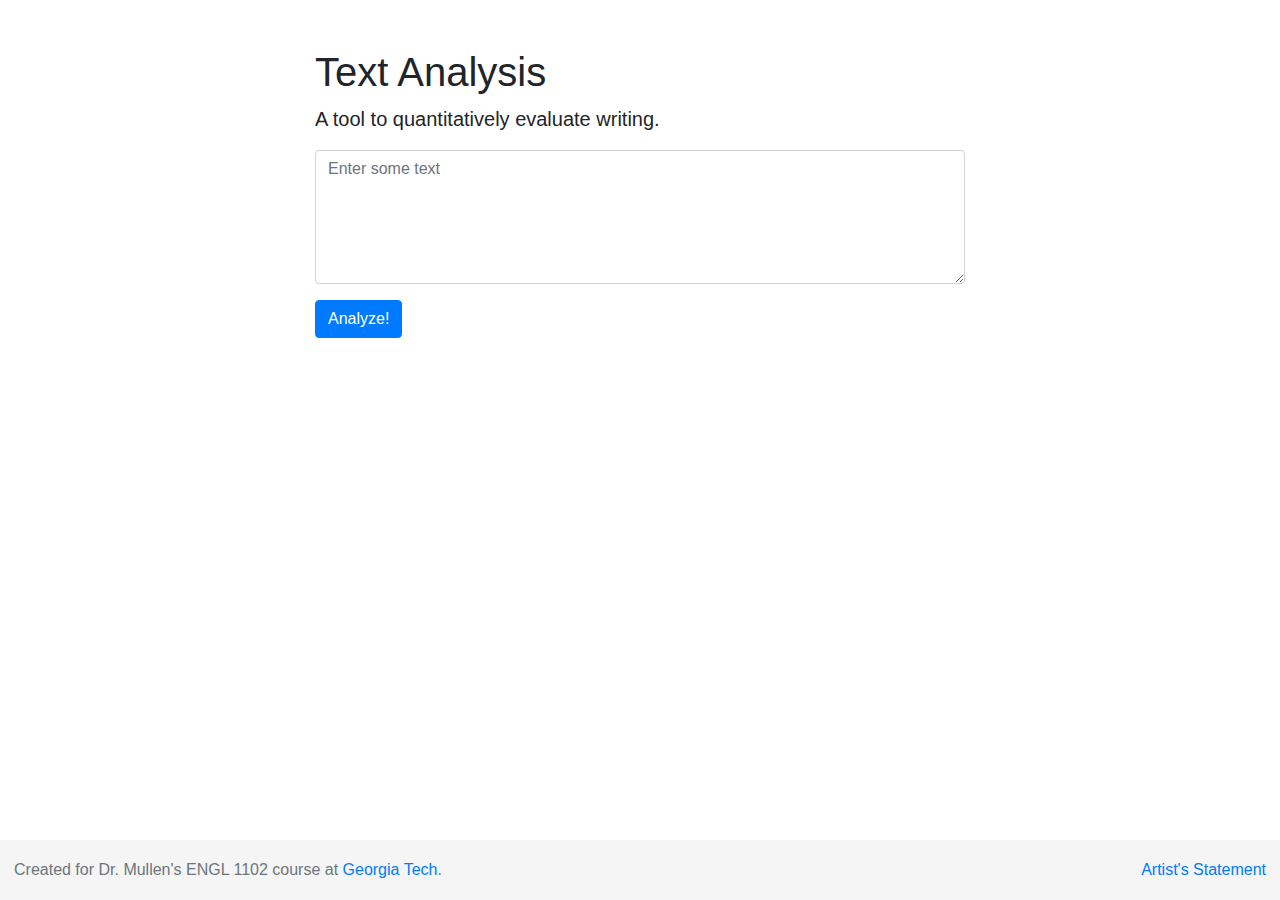
==== index.html @ 4b09ca66 "Updated artists statement" ====
<!DOCTYPE html>
<head>
    <meta charset="utf-8">
    <meta name="viewport" content="width=device-width, initial-scale=1, shrink-to-fit=no">
    <meta name="description" content="">
    <meta name="author" content="">
    
    <!-- Favicon provided by Hexagon Social Media through https://www.iconfinder.com/icons/243027/livejournal_pencil_social_social_media_write_writing_icon -->
    <!-- Under Creative Commons License (Attribution 2.5 Generic) -->
    <link rel="icon" href="./assets/favicon.ico">

    <title>
        Text Analysis
    </title>

    <link href="./css/bootstrap.min.css" rel="stylesheet">
    
    <script src="./js/jquery-3.4.1.min.js"></script>
    <script src="./js/bootstrap.bundle.min.js"></script>

    <link href="./css/index.css" rel="stylesheet">

    <script src="./js/primary.js"></script>
</head>

<body>
    <main role="main" class="container">
        <h1 class="mt-5">Text Analysis</h1>
        <p class="lead">A tool to quantitatively evaluate writing.</p>

        <form onsubmit="return validateText()">
            <!-- <textarea class="form-control" id="topicContent" rows="1" placeholder="Topic (Optional)"></textarea> -->
            <textarea class="form-control" id="textContent" rows="5" placeholder="Enter some text" required></textarea>
            <button type="submit" class="btn btn-primary mb-2">Analyze!</button>
        </form>
    </main>

    <footer class="footer">
        <span class="text-muted footer-left">Created for Dr. Mullen's ENGL 1102 course at <a href="http://gatech.edu/">Georgia Tech</a>.</span>
        <span class="text-muted footer-right"><a href="#artistStatementModal" data-toggle="modal" data-target="#artistStatementModal">Artist's Statement</a></span>
    </footer>

    <div class="modal fade" id="artistStatementModal" tabindex="-1" role="dialog" aria-labelledby="artistStatementModal" aria-hidden="true">
        <div class="modal-dialog modal-lg" role="document">
            <div class="modal-content">
                    <div class="modal-header">
                    <h5 class="modal-title" id="exampleModalLongTitle">Artist's Statement</h5>
                    <button type="button" class="close" data-dismiss="modal" aria-label="Close">
                        <span aria-hidden="true">&times;</span>
                    </button>
                    </div>
                    <div class="modal-body">
                        <p>This website was designed for the purpose of analyzing written text <span style="background-color: #ed6f68">and</span> providing feedback using both a figuratively <span style="background-color: #ed6f68">and</span> literally healthy scale. It was created as an improved alternative to “<a href="http://writersdiet.com/test.php" target="_blank">The Writer’s Diet Test</a>,” a test that rates the success of writing by employing language that stems from common misconceptions <span style="background-color: #ed6f68">and</span> accusatory thought. “The Writer’s Diet Test” presents its findings by ranking components on a scale progressing from lean, to fit <span style="background-color: #ed6f68">and</span> trim, to needs toning, to flabby, <span style="background-color: #ed6f68">and</span> <span style="background-color: #e89623">lastly</span> to heart attack. A more accurate scale would begin with malnutrition as a starting point <span style="background-color: #39a8db">rather</span> than lean. <span style="background-color: #39a8db">However</span>, we sought to avoid this scale entirely, as it equates heart attack to obesity <span style="background-color: #39a8db">while</span> implying that one has complete control over these circumstances. Our website, <span style="background-color: #39a8db">on the other hand</span>, aims to address writing with a more accurate <span style="background-color: #ed6f68">and</span> knowledgeable scale. This tool uses rhetoric that promotes buying locally grown foods, <span style="background-color: #ed6f68">and</span> the healthiest rating is a diet that includes foods that are local <span style="background-color: #ed6f68">and</span> fresh. This website is an automated tool that provides feedback based on the use of directional indicators.
                        
                        </p>
                        <p>
                            Directional indicators are words that direct the flow of thought in writing. There are four kinds including <span style="background-color: #ed6f68">additive</span>, <span style="background-color: #e89623">sequential</span>, <span style="background-color: #2de07e">causal</span>, <span style="background-color: #ed6f68">and</span> <span style="background-color: #39a8db">oppositional</span> terms. 
                            
                            A great paper includes a healthy balance of each kind <span style="background-color: #2de07e">because</span> the absence <span style="background-color: #ed6f68">and</span> the excessive number of any type can hinder composition. 
                            In academic writing, exercising the use of causal <span style="background-color: #ed6f68">and</span> oppositional terms often improves a sentence <span style="background-color: #ed6f68">or</span> paragraph. Casual terms include words such as <span style="background-color: #2de07e">therefore</span>, <span style="background-color: #2de07e">consequently</span>, <span style="background-color: #ed6f68">and</span> <span style="background-color: #2de07e">as a result</span>. Oppositional terms are words that show contrast. Some examples include <span style="background-color: #39a8db">however</span>, <span style="background-color: #39a8db">yet</span>, <span style="background-color: #ed6f68">and</span> <span style="background-color: #39a8db">despite</span>. Our test ascertains the number of causal <span style="background-color: #ed6f68">and</span> oppositional terms <span style="background-color: #ed6f68">and</span> compares them with the use of additive <span style="background-color: #ed6f68">and</span> sequential terms. Additive terms are often overused in writing. They lead to repetition <span style="background-color: #ed6f68">and</span> rambling. Some examples include <span style="background-color: #ed6f68">and</span>, <span style="background-color: #ed6f68">in addition</span>, <span style="background-color: #ed6f68">also</span>, <span style="background-color: #ed6f68">and</span> <span style="background-color: #ed6f68">along with</span>. Sequential terms indicate order with words like <span style="background-color: #e89623">first</span>, <span style="background-color: #e89623">next</span>, <span style="background-color: #ed6f68">and</span> <span style="background-color: #e89623">last</span>. An excessive number can make a paper sound like an outline. As our test examines each directional indicator, it compares the abundance of each type. It <span style="background-color: #e89623">then</span> provides feedback concerning the healthiest proportion.
                            
                            <p>We hope that our test will assist you in creating a healthily structured paper.</p>
                        </p>
                    </div>
                    <div class="modal-footer">
                    <button type="button" class="btn btn-secondary" data-dismiss="modal">Close</button>
                    </div>
            </div>
        </div>
    </div>
</body>
---- css/index.css ----
html {
    position: relative;
    min-height: 100%;
}

body {
    margin-bottom: 60px;
}

span {
    border-radius: 5px;
    padding-left: 4px;
    padding-right: 4px;
}

.footer {
    position: absolute;
    bottom: 0;
    width: 100%;
    height: 60px;
    line-height: 60px;
    background-color: #f5f5f5;
    padding-left: 10px;
    padding-right: 10px;
}

.form-control {
    margin-bottom: 16px;
}

.container {
    width: auto;
    max-width: 680px;
    padding: 0 15px;
}

.footer .footer-right {
    float: right;
}

.footer .footer-left {
    float: left;
}
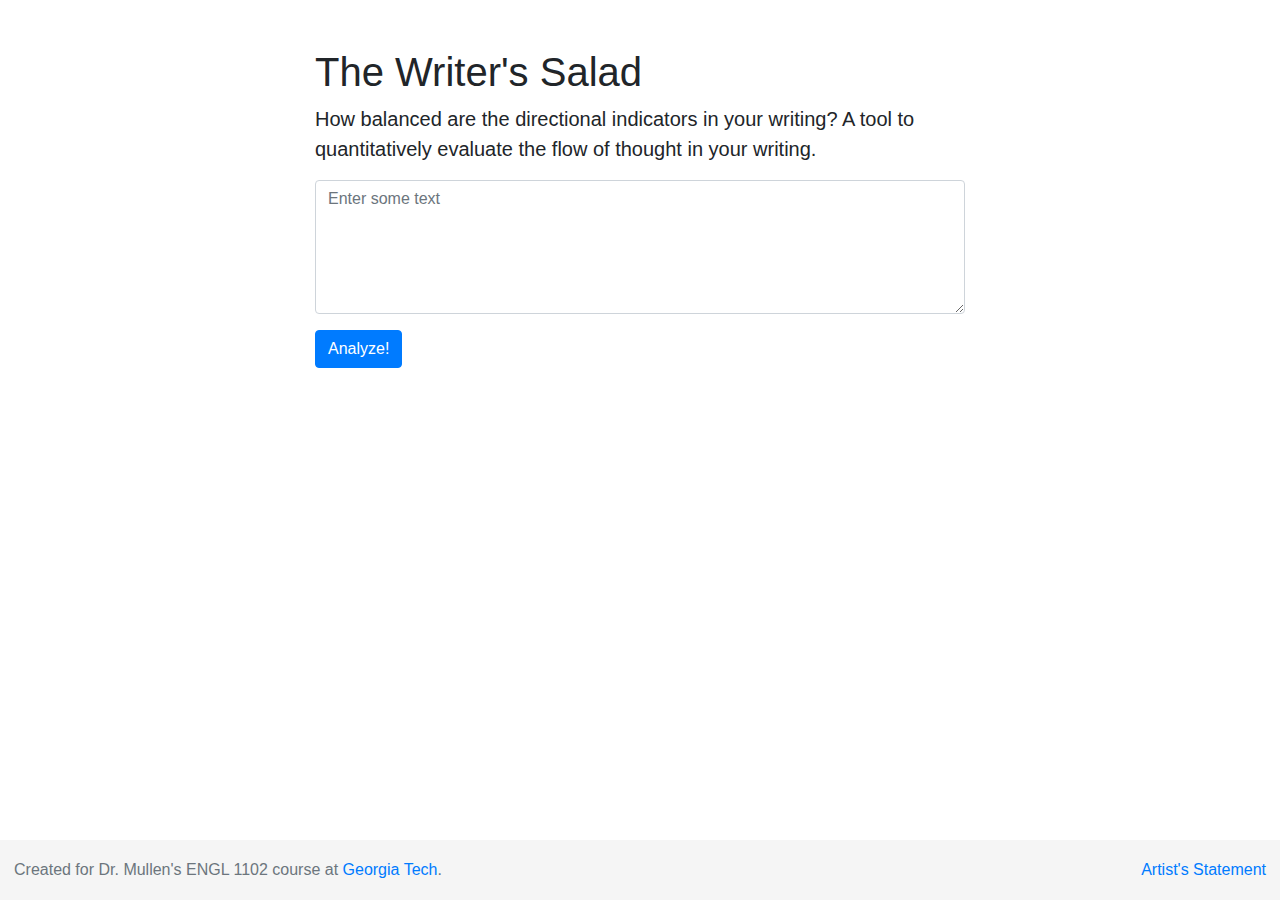
==== commit 186342bd: "Better arrays and title" ====
--- a/index.html
+++ b/index.html
@@ -25,8 +25,8 @@
 
 <body>
     <main role="main" class="container">
-        <h1 class="mt-5">Text Analysis</h1>
-        <p class="lead">A tool to quantitatively evaluate writing.</p>
+        <h1 class="mt-5">The Writer's Salad</h1>
+        <p class="lead">How balanced are the directional indicators in your writing? A tool to quantitatively evaluate the flow of thought in your writing.</p>
 
         <form onsubmit="return validateText()">
             <!-- <textarea class="form-control" id="topicContent" rows="1" placeholder="Topic (Optional)"></textarea> -->
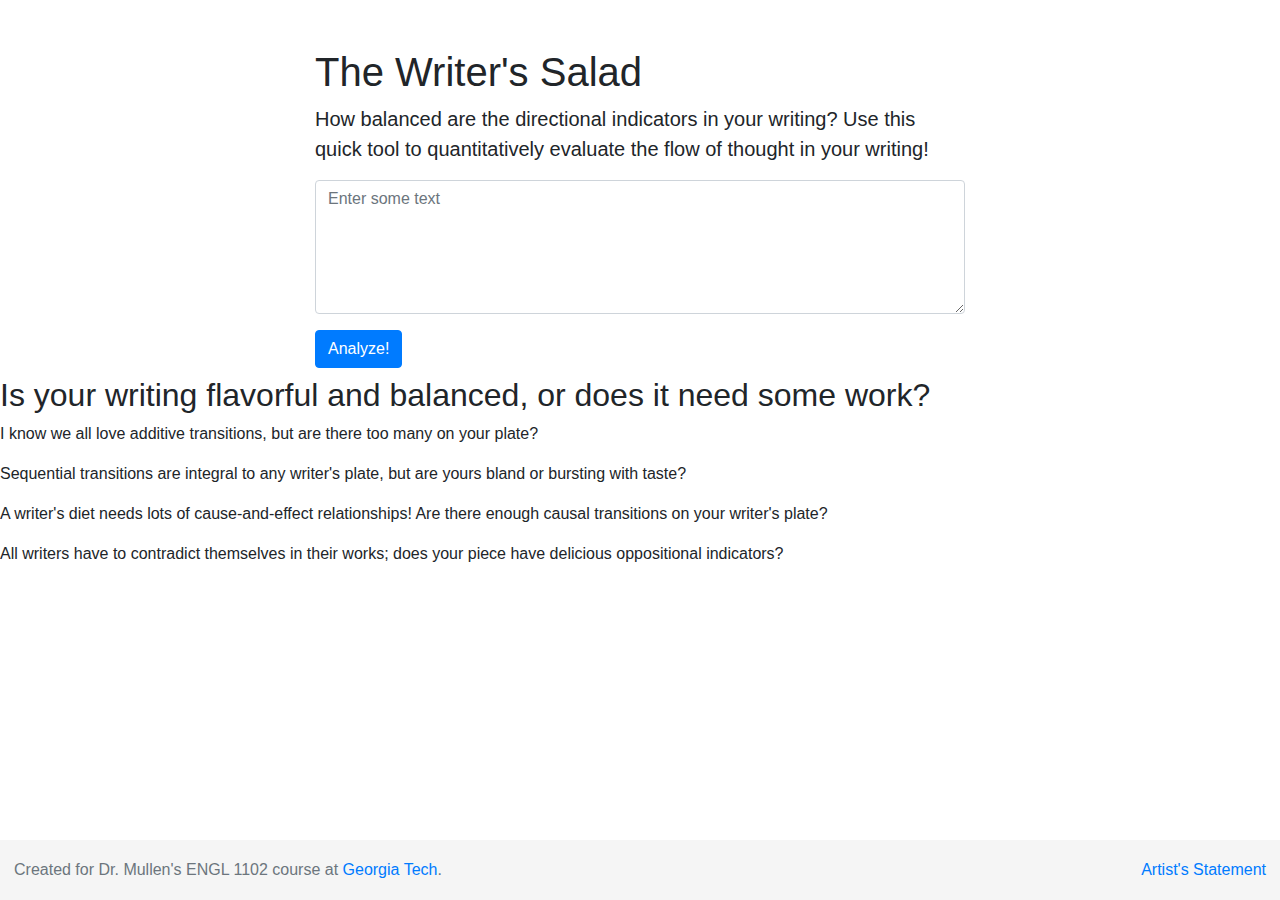
==== commit 78a6f16f: "stuff for bottom of page" ====
--- a/index.html
+++ b/index.html
@@ -26,7 +26,7 @@
 <body>
     <main role="main" class="container">
         <h1 class="mt-5">The Writer's Salad</h1>
-        <p class="lead">How balanced are the directional indicators in your writing? A tool to quantitatively evaluate the flow of thought in your writing.</p>
+        <p class="lead">How balanced are the directional indicators in your writing? Use this quick tool to quantitatively evaluate the flow of thought in your writing!</p>
 
         <form onsubmit="return validateText()">
             <!-- <textarea class="form-control" id="topicContent" rows="1" placeholder="Topic (Optional)"></textarea> -->
@@ -34,6 +34,22 @@
             <button type="submit" class="btn btn-primary mb-2">Analyze!</button>
         </form>
     </main>
+
+    <div>
+        <h2>Is your writing flavorful and balanced, or does it need some work?</h2>
+        <div>
+            <p>I know we all love additive transitions, but are there too many on your plate?</p>
+        </div>
+        <div>
+            <p>Sequential transitions are integral to any writer's plate, but are yours bland or bursting with taste?</p>
+        </div>
+        <div>
+            <p>A writer's diet needs lots of cause-and-effect relationships! Are there enough causal transitions on your writer's plate?</p>
+        </div>
+        <div>
+            <p>All writers have to contradict themselves in their works; does your piece have delicious oppositional indicators?</p>
+        </div>
+    </div>
 
     <footer class="footer">
         <span class="text-muted footer-left">Created for Dr. Mullen's ENGL 1102 course at <a href="http://gatech.edu/">Georgia Tech</a>.</span>
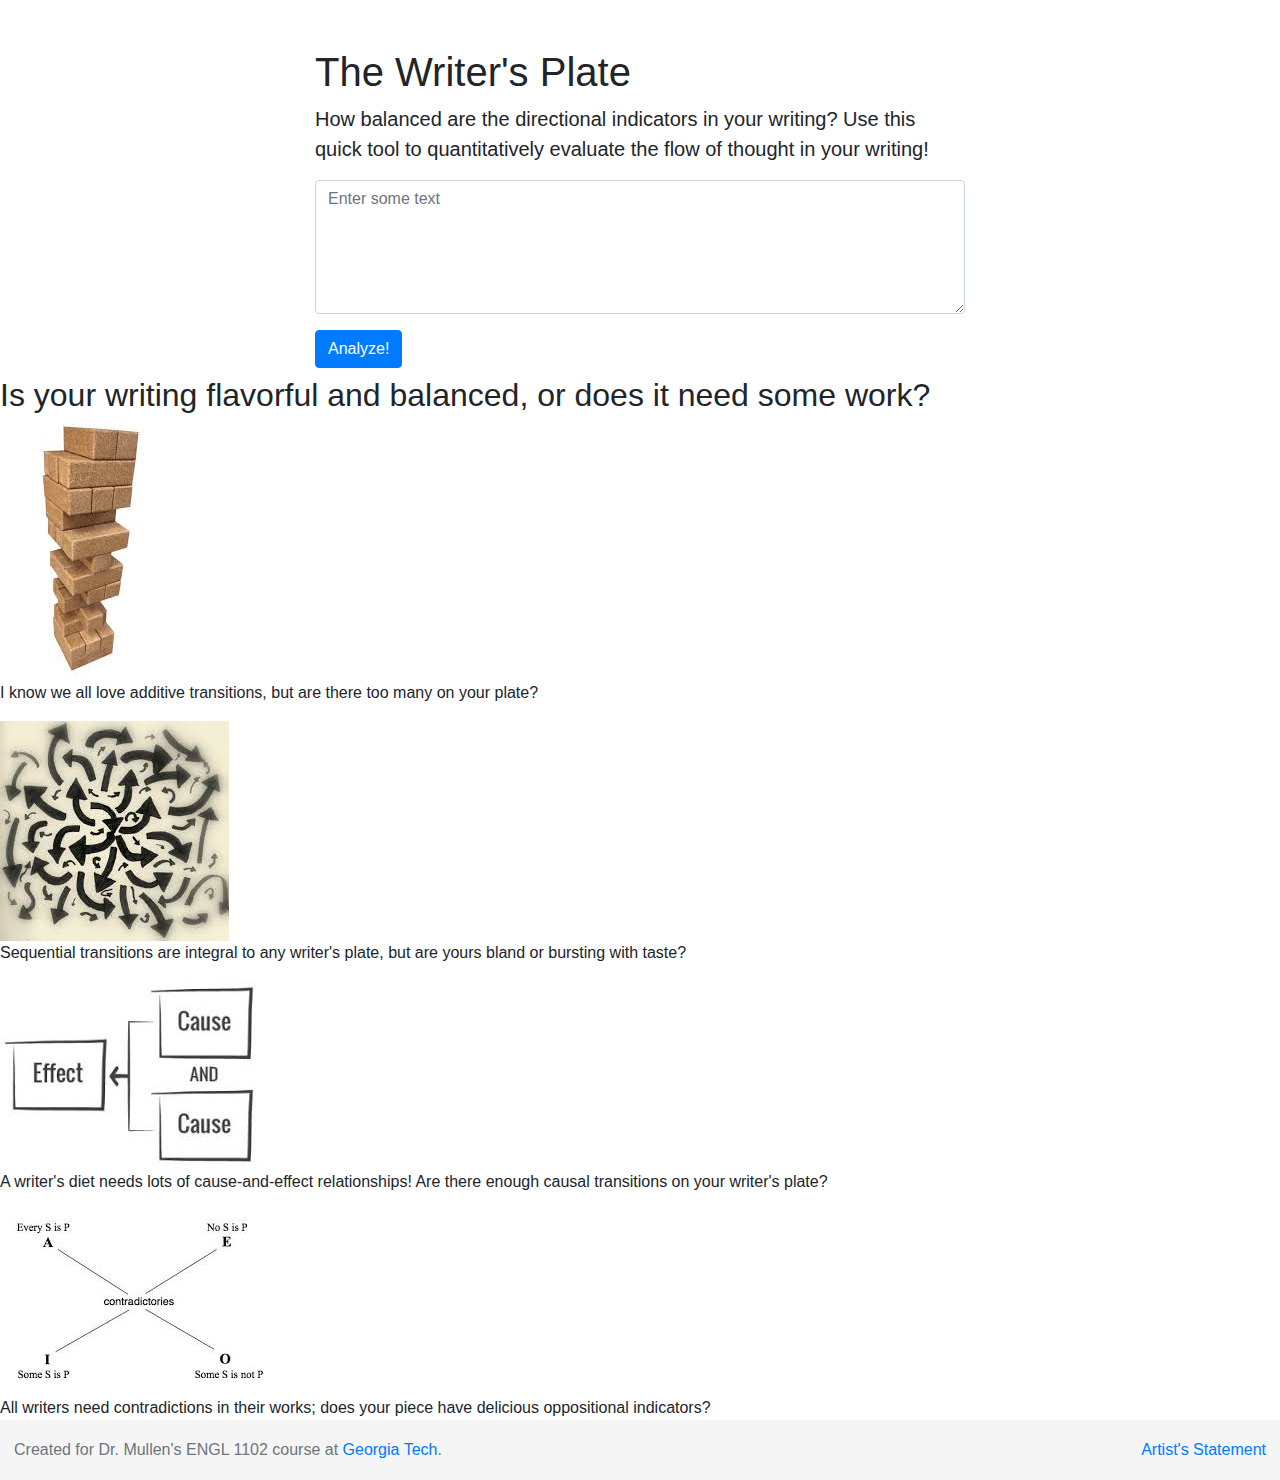
==== commit 8f8ce7c8: "pics added" ====
--- a/index.html
+++ b/index.html
@@ -25,7 +25,7 @@
 
 <body>
     <main role="main" class="container">
-        <h1 class="mt-5">The Writer's Salad</h1>
+        <h1 class="mt-5">The Writer's Plate</h1>
         <p class="lead">How balanced are the directional indicators in your writing? Use this quick tool to quantitatively evaluate the flow of thought in your writing!</p>
 
         <form onsubmit="return validateText()">
@@ -35,19 +35,23 @@
         </form>
     </main>
 
-    <div>
-        <h2>Is your writing flavorful and balanced, or does it need some work?</h2>
-        <div>
+    <div class="bottom-half">
+        <h2 class="bottom-heading">Is your writing flavorful and balanced, or does it need some work?</h2>
+        <div class="additive-transitions">
+            <img src="[data-uri]" alt="jenga blocks">
             <p>I know we all love additive transitions, but are there too many on your plate?</p>
         </div>
-        <div>
+        <div class="sequential-transitions">
+            <img src="[data-uri]" alt="arrow map">
             <p>Sequential transitions are integral to any writer's plate, but are yours bland or bursting with taste?</p>
         </div>
-        <div>
+        <div class="causal-transitions">
+            <img src="[data-uri]" alt="cause and effect map">
             <p>A writer's diet needs lots of cause-and-effect relationships! Are there enough causal transitions on your writer's plate?</p>
         </div>
-        <div>
-            <p>All writers have to contradict themselves in their works; does your piece have delicious oppositional indicators?</p>
+        <div class="oppositional-transitions">
+            <img src="[data-uri]" alt="diagram for contradiction">
+            <p>All writers need contradictions in their works; does your piece have delicious oppositional indicators?</p>
         </div>
     </div>
 
--- a/css/index.css
+++ b/css/index.css
@@ -40,4 +40,26 @@
 
 .footer .footer-left {
     float: left;
+}
+
+.featurette-divider {
+    margin: 5rem 0;
+}
+
+.featurette-heading {
+    font-weight: 300;
+    line-height: 1;
+    letter-spacing: -.05rem;
+}
+
+@media (min-width: 40em) {
+    .featurette-heading {
+        font-size: 50px;
+    }
+}
+
+@media (min-width: 62em) {
+    .featurette-heading {
+        margin-top: 7rem;
+    }
 }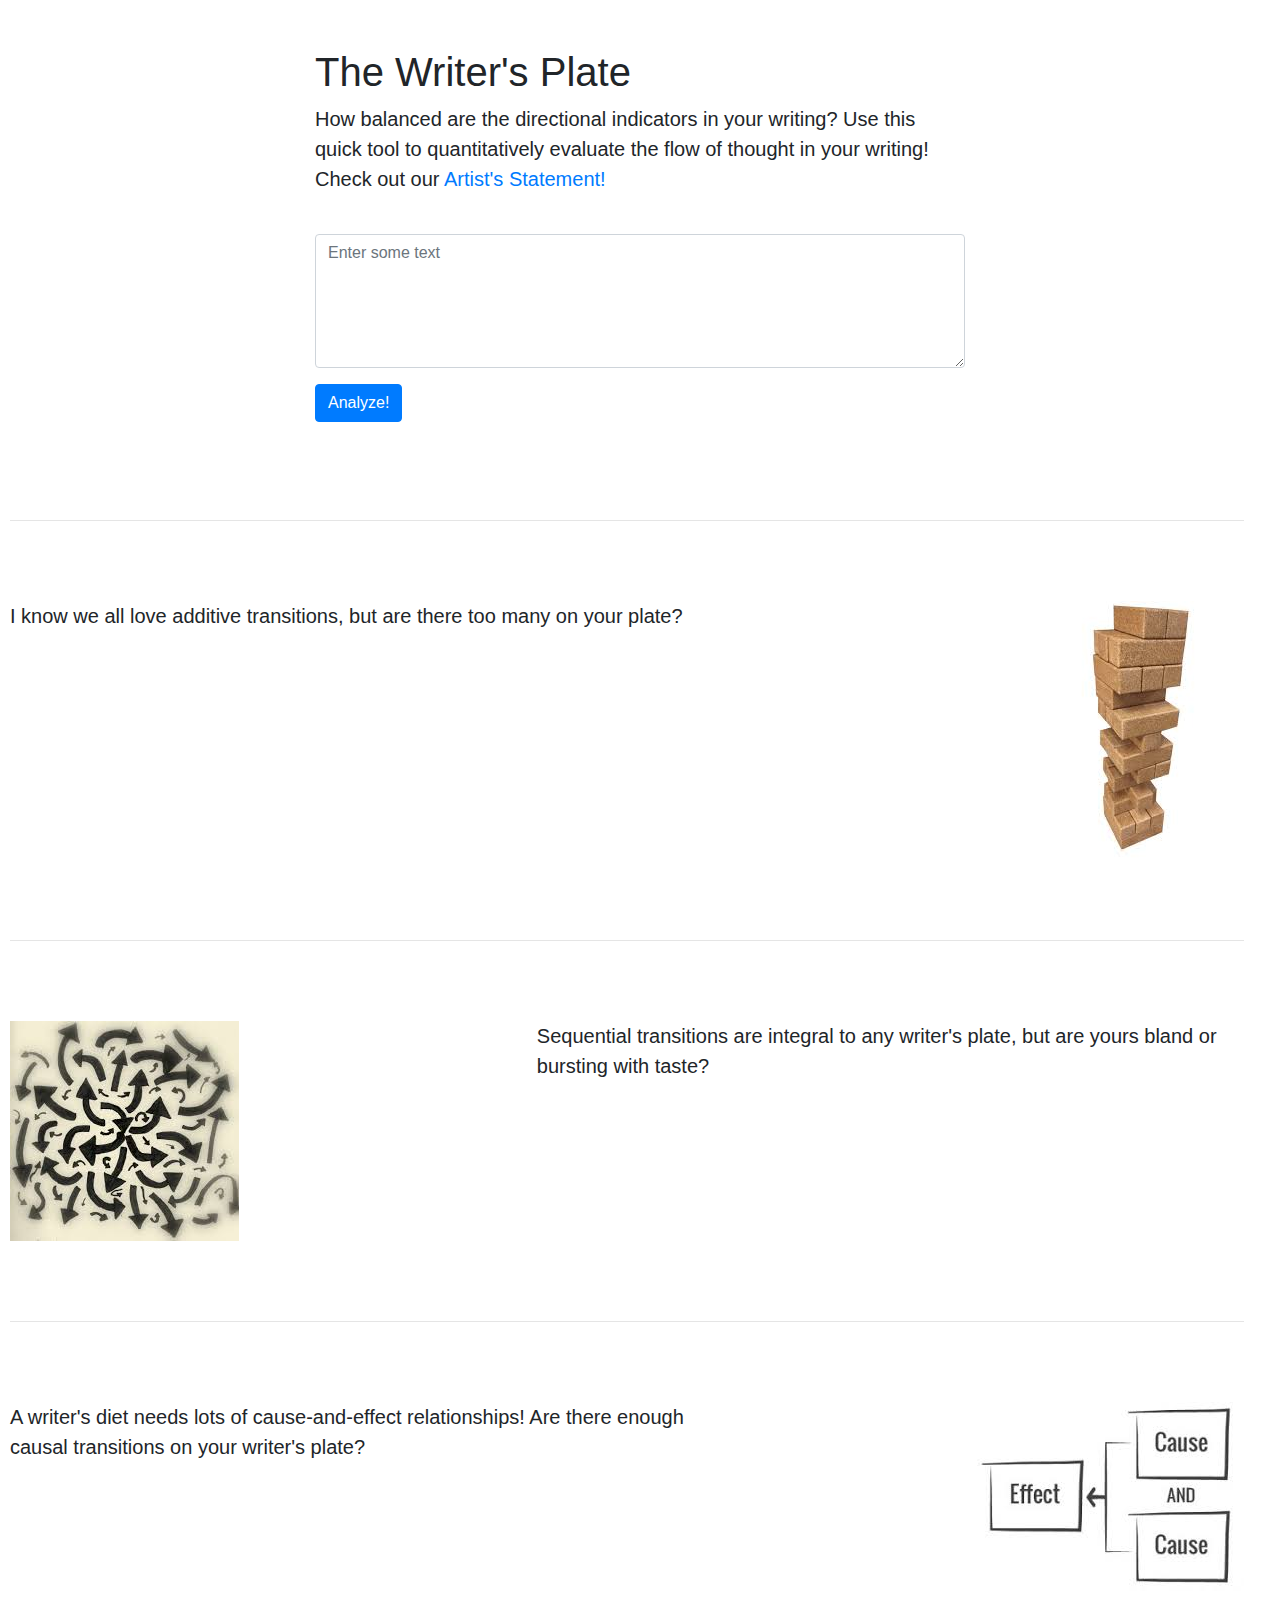
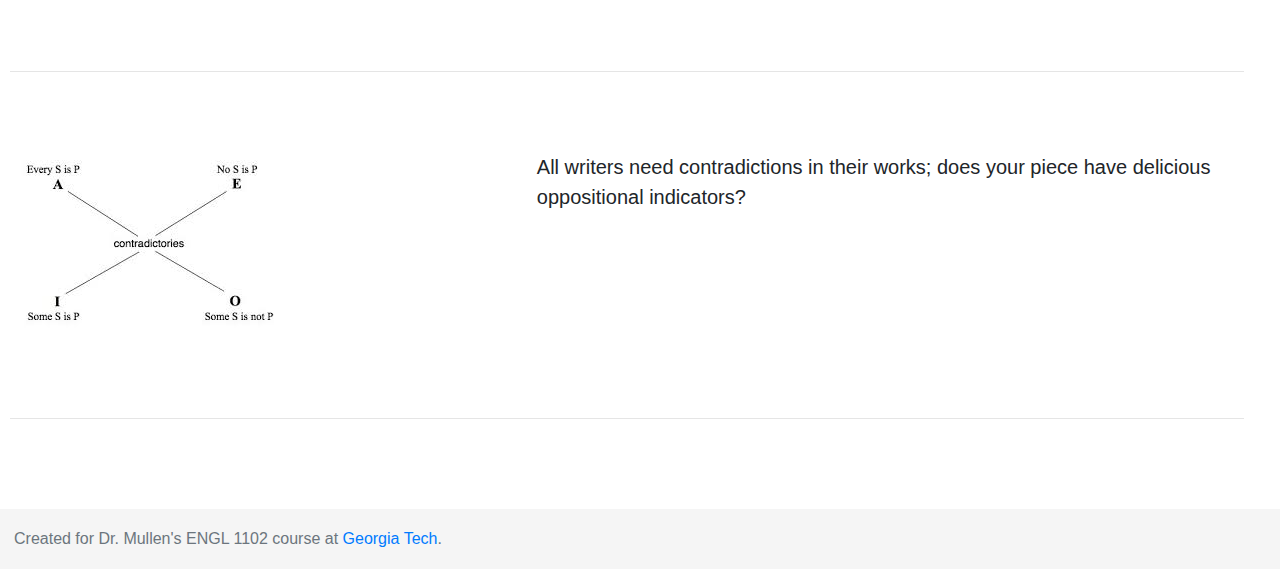
==== commit 6a94170c: "Fixing the home page" ====
--- a/index.html
+++ b/index.html
@@ -26,8 +26,9 @@
 <body>
     <main role="main" class="container">
         <h1 class="mt-5">The Writer's Plate</h1>
-        <p class="lead">How balanced are the directional indicators in your writing? Use this quick tool to quantitatively evaluate the flow of thought in your writing!</p>
+        <p class="lead">How balanced are the directional indicators in your writing? Use this quick tool to quantitatively evaluate the flow of thought in your writing! Check out our <a href="#artistStatementModal" data-toggle="modal" data-target="#artistStatementModal">Artist's Statement!</a></p>
 
+        <span class="text-muted"></span>
         <form onsubmit="return validateText()">
             <!-- <textarea class="form-control" id="topicContent" rows="1" placeholder="Topic (Optional)"></textarea> -->
             <textarea class="form-control" id="textContent" rows="5" placeholder="Enter some text" required></textarea>
@@ -35,29 +36,55 @@
         </form>
     </main>
 
-    <div class="bottom-half">
-        <h2 class="bottom-heading">Is your writing flavorful and balanced, or does it need some work?</h2>
-        <div class="additive-transitions">
-            <img src="[data-uri]" alt="jenga blocks">
-            <p>I know we all love additive transitions, but are there too many on your plate?</p>
+    <div style="width: 98%; padding: 10px;">
+        <hr class="featurette-divider">
+
+        <div class="row featurette">
+        <div class="col-md-7">
+                <p class="lead">I know we all love additive transitions, but are there too many on your plate?</p>      </div>
+        <div class="col-md-5">
+            <img class="image-right featurette-image img-fluid mx-auto" src="[data-uri]" alt="Generic placeholder image">
         </div>
-        <div class="sequential-transitions">
-            <img src="[data-uri]" alt="arrow map">
-            <p>Sequential transitions are integral to any writer's plate, but are yours bland or bursting with taste?</p>
         </div>
-        <div class="causal-transitions">
-            <img src="[data-uri]" alt="cause and effect map">
-            <p>A writer's diet needs lots of cause-and-effect relationships! Are there enough causal transitions on your writer's plate?</p>
+
+        <hr class="featurette-divider">
+
+        <div class="row featurette">
+        <div class="col-md-7 order-md-2">
+                <p class="lead">Sequential transitions are integral to any writer's plate, but are yours bland or bursting with taste?</p>
         </div>
-        <div class="oppositional-transitions">
-            <img src="[data-uri]" alt="diagram for contradiction">
-            <p>All writers need contradictions in their works; does your piece have delicious oppositional indicators?</p>
+        <div class="col-md-5 order-md-1">
+            <img class="featurette-image img-fluid mx-auto" src="[data-uri]" alt="Generic placeholder image">
         </div>
+        </div>
+
+        <hr class="featurette-divider">
+
+        <div class="row featurette">
+        <div class="col-md-7">
+                <p class="lead">A writer's diet needs lots of cause-and-effect relationships! Are there enough causal transitions on your writer's plate?</p>
+        </div>
+        <div class="col-md-5">
+            <img class="image-right featurette-image img-fluid mx-auto" src="[data-uri]" alt="Generic placeholder image">
+        </div>
+        </div>
+
+        <hr class="featurette-divider">
+
+        <div class="row featurette">
+        <div class="col-md-7 order-md-2">
+                <p class="lead">All writers need contradictions in their works; does your piece have delicious oppositional indicators?</p>
+        </div>
+        <div class="col-md-5 order-md-1">
+            <img class="featurette-image img-fluid mx-auto" src="[data-uri]" alt="Generic placeholder image">
+        </div>
+        </div>
+        
+        <hr class="featurette-divider">
     </div>
 
     <footer class="footer">
         <span class="text-muted footer-left">Created for Dr. Mullen's ENGL 1102 course at <a href="http://gatech.edu/">Georgia Tech</a>.</span>
-        <span class="text-muted footer-right"><a href="#artistStatementModal" data-toggle="modal" data-target="#artistStatementModal">Artist's Statement</a></span>
     </footer>
 
     <div class="modal fade" id="artistStatementModal" tabindex="-1" role="dialog" aria-labelledby="artistStatementModal" aria-hidden="true">
--- a/css/index.css
+++ b/css/index.css
@@ -22,6 +22,10 @@
     background-color: #f5f5f5;
     padding-left: 10px;
     padding-right: 10px;
+
+        
+    flex: 1;
+    overflow: auto;
 }
 
 .form-control {
@@ -62,4 +66,8 @@
     .featurette-heading {
         margin-top: 7rem;
     }
+}
+
+.image-right {
+    float: right;
 }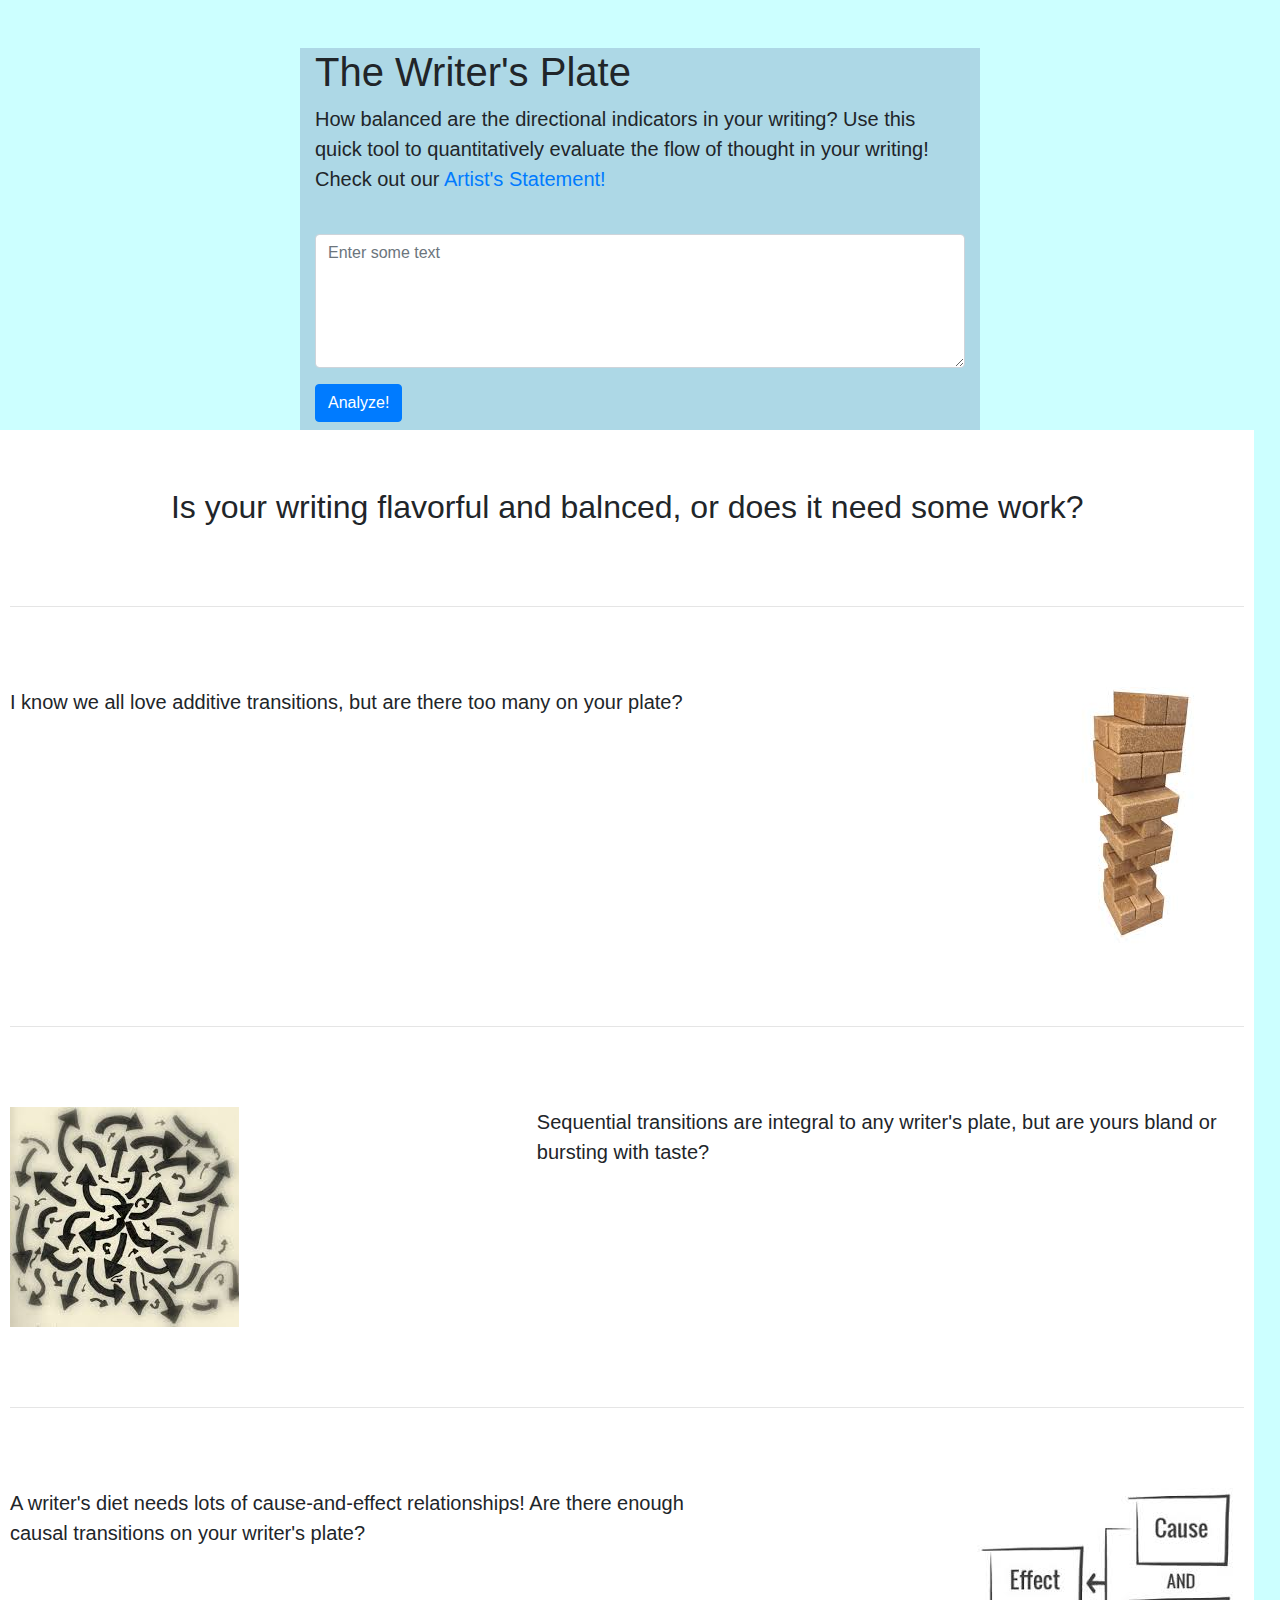
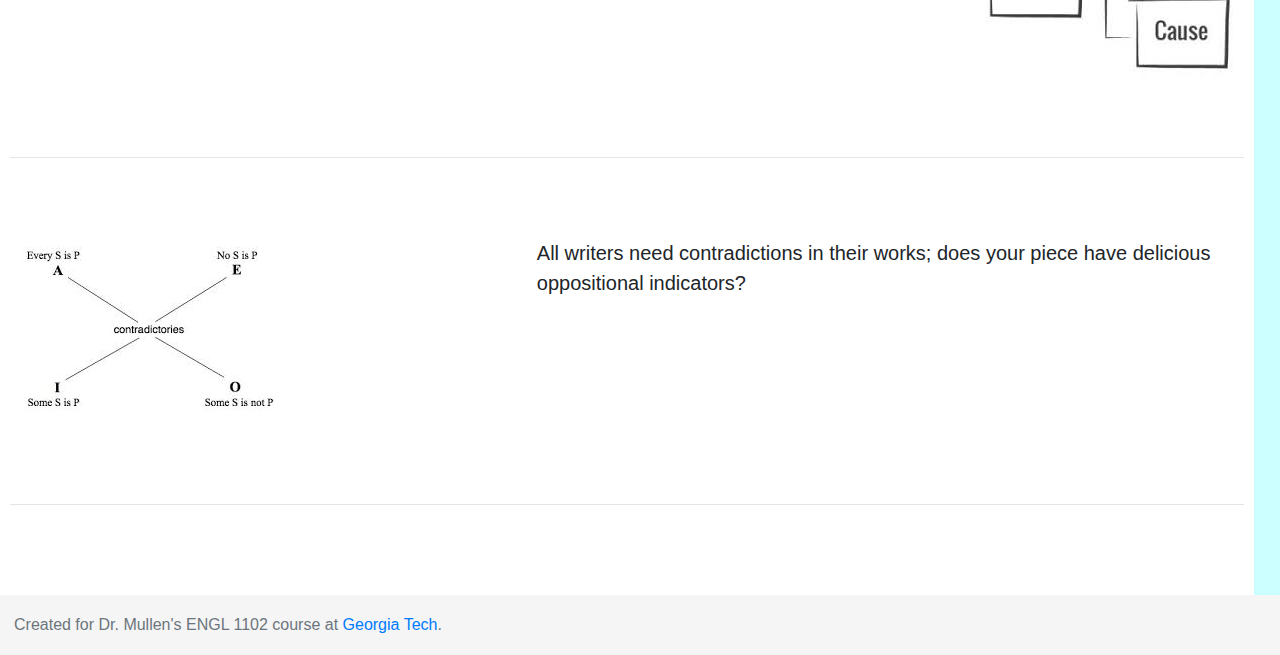
==== commit 303d93f4: "final changes" ====
--- a/index.html
+++ b/index.html
@@ -36,7 +36,10 @@
         </form>
     </main>
 
-    <div style="width: 98%; padding: 10px;">
+    <div style="width: 98%; padding: 10px;" id="bottom-half">
+        <br>
+        </br>
+        <h2 align="center">Is your writing flavorful and balnced, or does it need some work?</h2>
         <hr class="featurette-divider">
 
         <div class="row featurette">
--- a/css/index.css
+++ b/css/index.css
@@ -5,6 +5,7 @@
 
 body {
     margin-bottom: 60px;
+    background-color: #ccffff;
 }
 
 span {
@@ -36,6 +37,7 @@
     width: auto;
     max-width: 680px;
     padding: 0 15px;
+    background-color: #add8e6;
 }
 
 .footer .footer-right {
@@ -68,6 +70,9 @@
     }
 }
 
+#bottom-half {
+    background-color: white;
+}
 .image-right {
     float: right;
-}+}
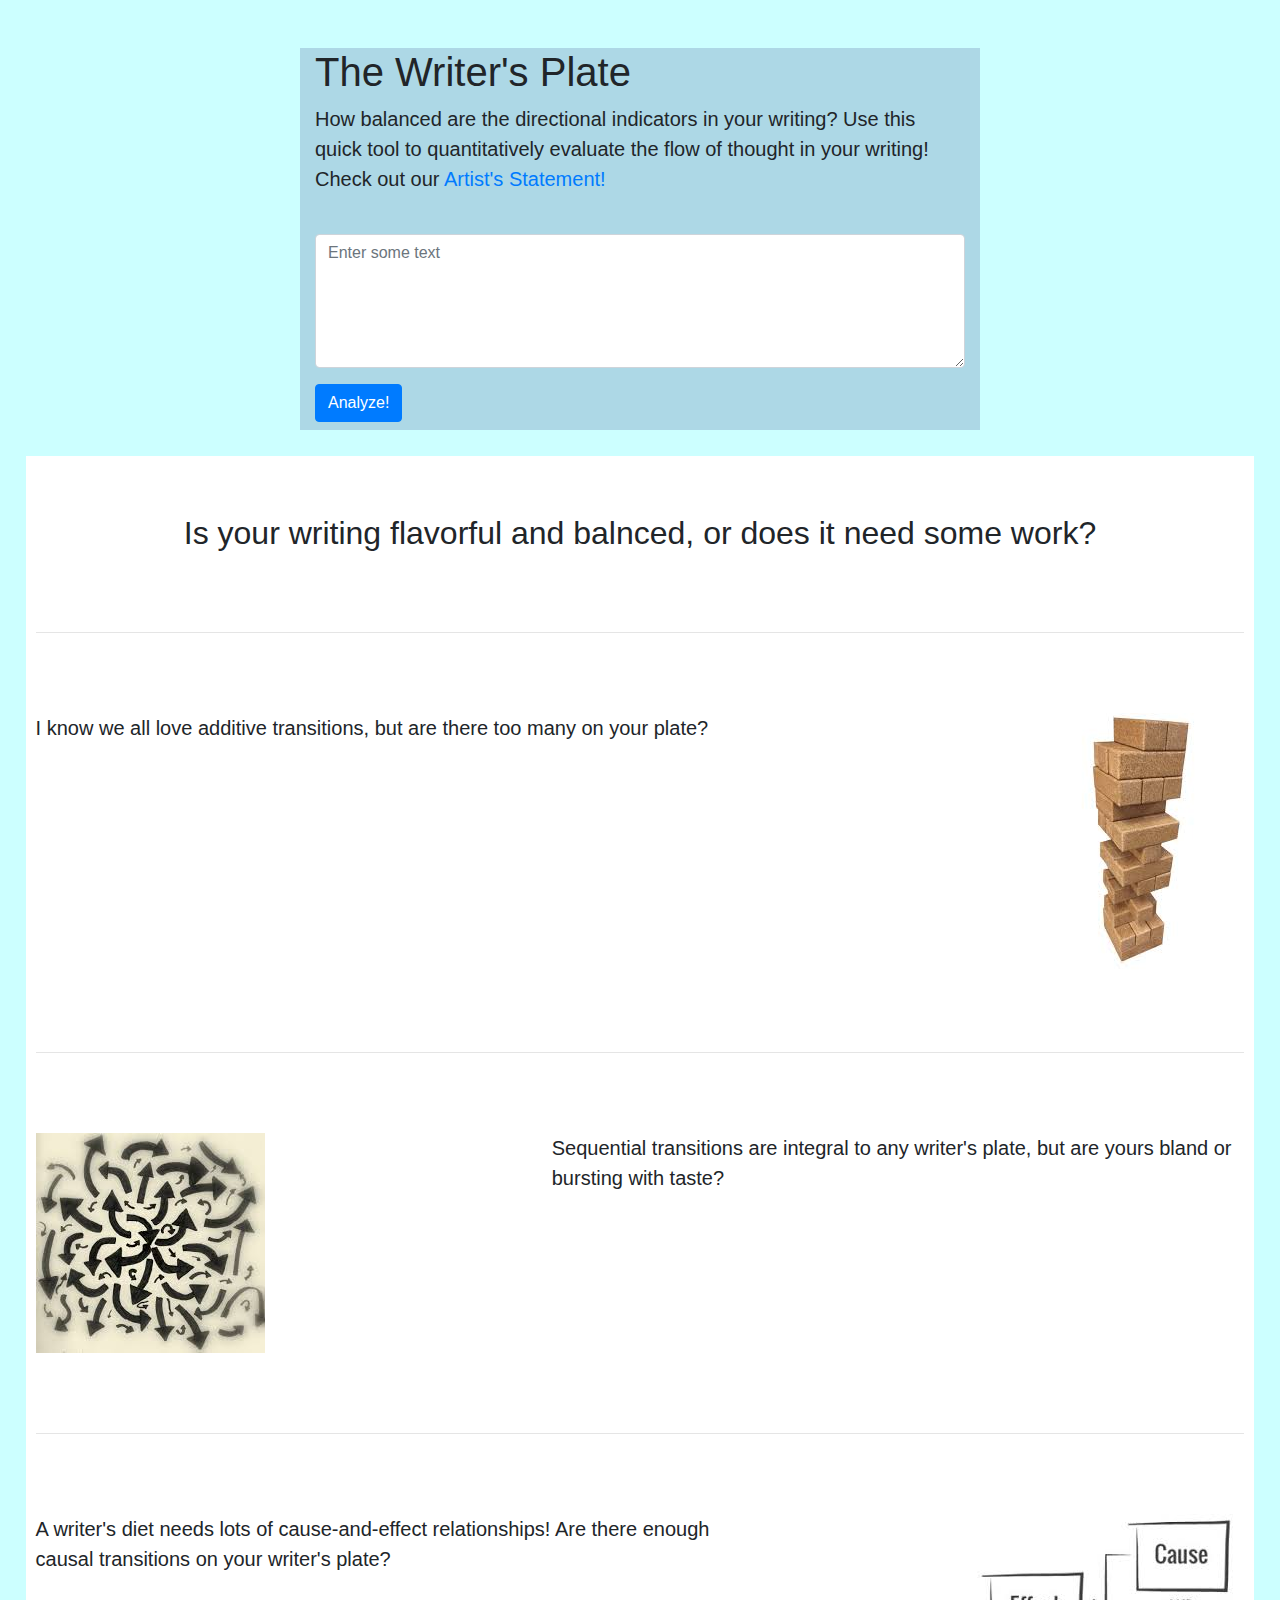
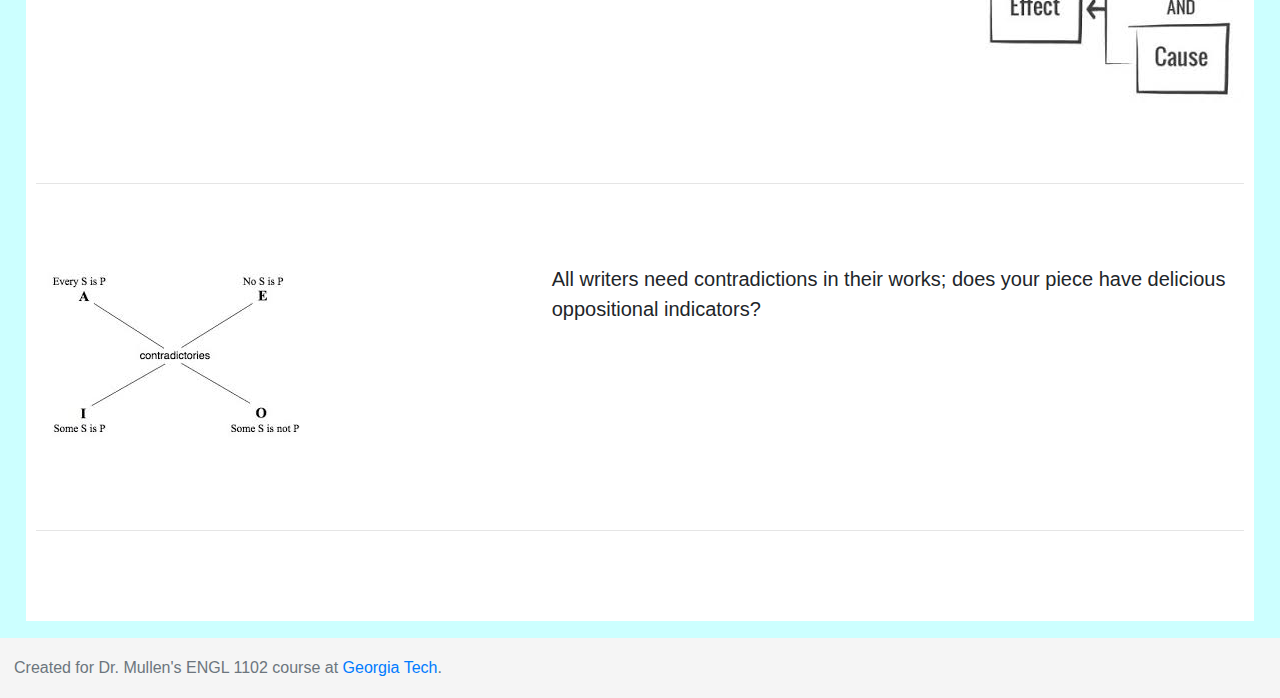
==== commit ce3886ba: "Final update?" ====
--- a/index.html
+++ b/index.html
@@ -36,7 +36,7 @@
         </form>
     </main>
 
-    <div style="width: 98%; padding: 10px;" id="bottom-half">
+    <div style="margin-left: 2%; margin-right: 2%; margin-top: 2%; margin-bottom: 6%; width: 96%; padding: 10px;" id="bottom-half">
         <br>
         </br>
         <h2 align="center">Is your writing flavorful and balnced, or does it need some work?</h2>
@@ -100,16 +100,14 @@
                     </button>
                     </div>
                     <div class="modal-body">
-                        <p>This website was designed for the purpose of analyzing written text <span style="background-color: #ed6f68">and</span> providing feedback using both a figuratively <span style="background-color: #ed6f68">and</span> literally healthy scale. It was created as an improved alternative to “<a href="http://writersdiet.com/test.php" target="_blank">The Writer’s Diet Test</a>,” a test that rates the success of writing by employing language that stems from common misconceptions <span style="background-color: #ed6f68">and</span> accusatory thought. “The Writer’s Diet Test” presents its findings by ranking components on a scale progressing from lean, to fit <span style="background-color: #ed6f68">and</span> trim, to needs toning, to flabby, <span style="background-color: #ed6f68">and</span> <span style="background-color: #e89623">lastly</span> to heart attack. A more accurate scale would begin with malnutrition as a starting point <span style="background-color: #39a8db">rather</span> than lean. <span style="background-color: #39a8db">However</span>, we sought to avoid this scale entirely, as it equates heart attack to obesity <span style="background-color: #39a8db">while</span> implying that one has complete control over these circumstances. Our website, <span style="background-color: #39a8db">on the other hand</span>, aims to address writing with a more accurate <span style="background-color: #ed6f68">and</span> knowledgeable scale. This tool uses rhetoric that promotes buying locally grown foods, <span style="background-color: #ed6f68">and</span> the healthiest rating is a diet that includes foods that are local <span style="background-color: #ed6f68">and</span> fresh. This website is an automated tool that provides feedback based on the use of directional indicators.
-                        
+                        <p>
+                            This website was designed for the purpose of analyzing written text and providing feedback to users regarding the “movement” of the argument in their writing. It was created as an improved, empowering alternative to “<a href="http://writersdiet.com/test.php" target="_blank">The Writer’s Diet Test</a>,” a test that rates the success of writing by employing language that stems from common misconceptions and accusatory thought. “The Writer’s Diet Test” presents its findings by ranking components on a scale progressing from lean, to fit and trim, to needs toning, to flabby, and lastly to heart attack. A more accurate scale would begin with malnourished as a starting point rather than lean. We sought to avoid this scale entirely, however, as it equates heart attack to obesity while implying that one has complete control over these circumstances. Our website, on the other hand, aims to address writing with a more accurate, knowledgeable, and empowering scale. The Writer’s Plate implements a rhetoric that draws parallels between a balanced meal and the balanced use of directional indicators within writing.
                         </p>
                         <p>
-                            Directional indicators are words that direct the flow of thought in writing. There are four kinds including <span style="background-color: #ed6f68">additive</span>, <span style="background-color: #e89623">sequential</span>, <span style="background-color: #2de07e">causal</span>, <span style="background-color: #ed6f68">and</span> <span style="background-color: #39a8db">oppositional</span> terms. 
-                            
-                            A great paper includes a healthy balance of each kind <span style="background-color: #2de07e">because</span> the absence <span style="background-color: #ed6f68">and</span> the excessive number of any type can hinder composition. 
-                            In academic writing, exercising the use of causal <span style="background-color: #ed6f68">and</span> oppositional terms often improves a sentence <span style="background-color: #ed6f68">or</span> paragraph. Casual terms include words such as <span style="background-color: #2de07e">therefore</span>, <span style="background-color: #2de07e">consequently</span>, <span style="background-color: #ed6f68">and</span> <span style="background-color: #2de07e">as a result</span>. Oppositional terms are words that show contrast. Some examples include <span style="background-color: #39a8db">however</span>, <span style="background-color: #39a8db">yet</span>, <span style="background-color: #ed6f68">and</span> <span style="background-color: #39a8db">despite</span>. Our test ascertains the number of causal <span style="background-color: #ed6f68">and</span> oppositional terms <span style="background-color: #ed6f68">and</span> compares them with the use of additive <span style="background-color: #ed6f68">and</span> sequential terms. Additive terms are often overused in writing. They lead to repetition <span style="background-color: #ed6f68">and</span> rambling. Some examples include <span style="background-color: #ed6f68">and</span>, <span style="background-color: #ed6f68">in addition</span>, <span style="background-color: #ed6f68">also</span>, <span style="background-color: #ed6f68">and</span> <span style="background-color: #ed6f68">along with</span>. Sequential terms indicate order with words like <span style="background-color: #e89623">first</span>, <span style="background-color: #e89623">next</span>, <span style="background-color: #ed6f68">and</span> <span style="background-color: #e89623">last</span>. An excessive number can make a paper sound like an outline. As our test examines each directional indicator, it compares the abundance of each type. It <span style="background-color: #e89623">then</span> provides feedback concerning the healthiest proportion.
-                            
-                            <p>We hope that our test will assist you in creating a healthily structured paper.</p>
+                            The Writer’s Plate is an automated tool that provides feedback on the user’s writing based on the use of directional indicators. Directional indicators are words that direct the flow of thought in writing. There are four kinds including additive, sequential, causal, and oppositional terms. A well-written paper includes a healthy balance of each kind because the absence or excess of a given type hinders the flow of the writer’s argument. In academic writing, exercising the use of causal and oppositional terms improves a sentence or paragraph. Casual terms include words such as therefore, consequently, and as a result. Oppositional terms are words that demonstrate contrasting thoughts or ideas. Some examples include however, yet, and despite. Our test ascertains the number of causal and oppositional terms and compares them with the use of additive and sequential terms. Additive terms are very often overused in writing. They lead to repetition within text and limit the flow of an argument. Some examples include and, in addition, also, and along with. Sequential terms indicate order with words like first, next, and last. An excessive number of this form of directional indicator can make a paper sound more like an outline than a finished text. As our test examines each directional indicator, it compares the abundance of each type. The test then provides feedback comparing the current and ideal proportion on directional indicator types within the text. Another useful tool our test provides is our “Bland and Flavorful Indicator” result chart. We included this aspect within our results in an effort to promote thoughtful and creative wording from our users. In essence, this part of the test categorizes “bland” indicators as words like and or also. In contrast, words such as furthermore and despite are categorized as “flavorful”. It is our goal to provide users with a tool that assists them in their writing process by elucidating the areas of their writing which most need improvement to maximize the flow and effectiveness of the argument within their work.
+                        </p>
+                        <p>
+                            Overall, our tool uses an asset based approach to giving feedback on their writing. It praises by pointing out where sophisticated transitions were used and also highlights areas that need improvement by pointing out the number of more basic transitions are used. 
                         </p>
                     </div>
                     <div class="modal-footer">
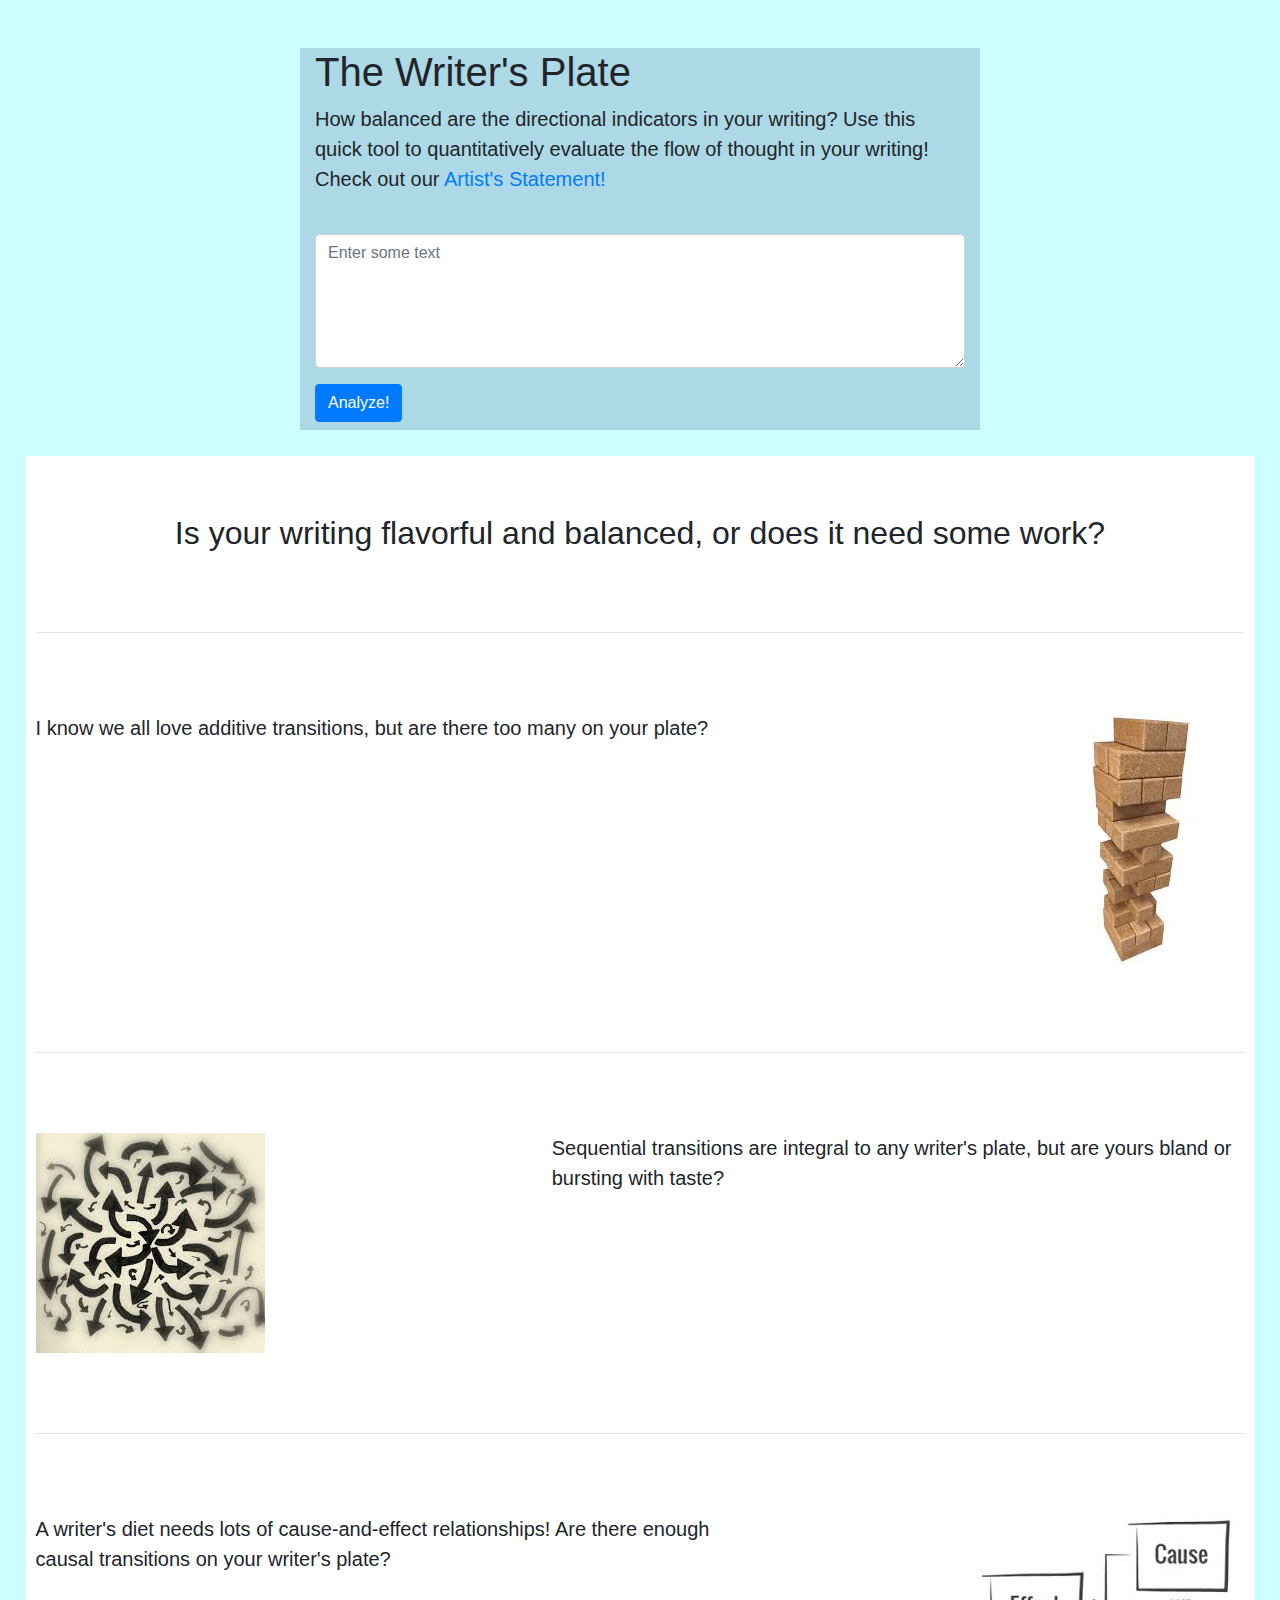
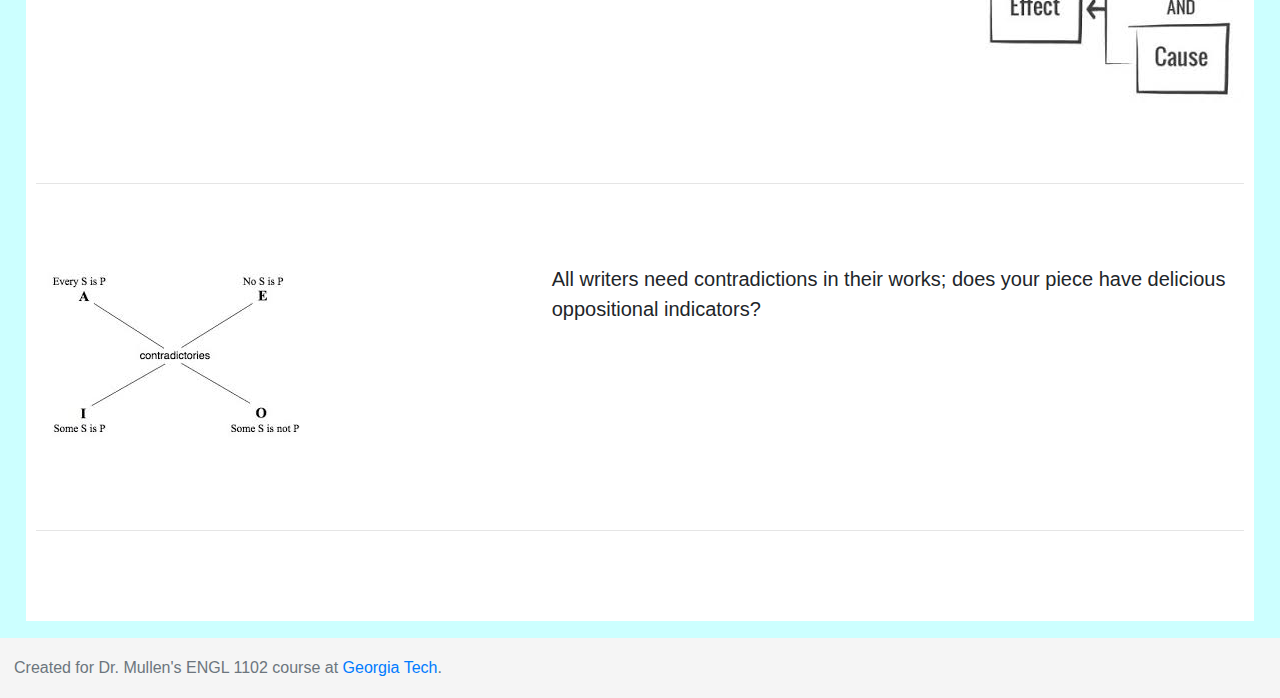
==== commit 0d0f416b: "Typo" ====
--- a/index.html
+++ b/index.html
@@ -39,7 +39,7 @@
     <div style="margin-left: 2%; margin-right: 2%; margin-top: 2%; margin-bottom: 6%; width: 96%; padding: 10px;" id="bottom-half">
         <br>
         </br>
-        <h2 align="center">Is your writing flavorful and balnced, or does it need some work?</h2>
+        <h2 align="center">Is your writing flavorful and balanced, or does it need some work?</h2>
         <hr class="featurette-divider">
 
         <div class="row featurette">
